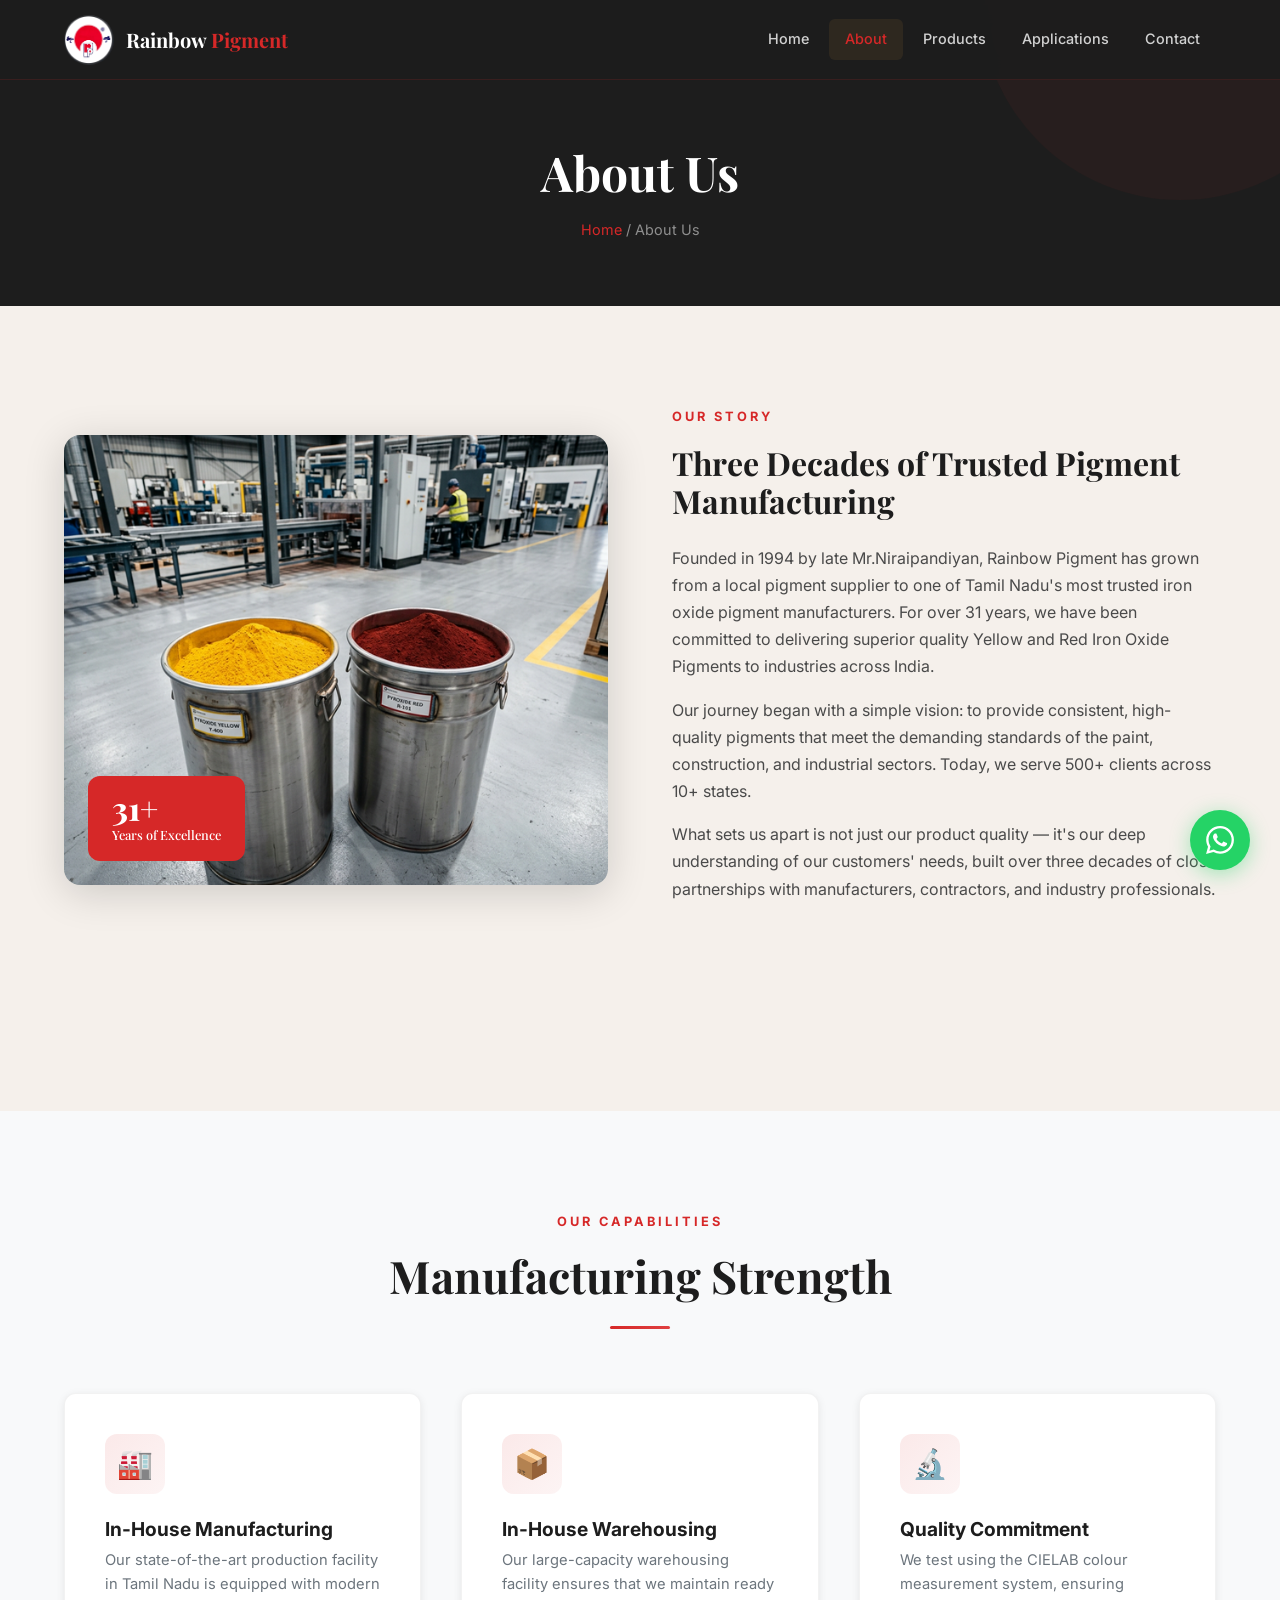
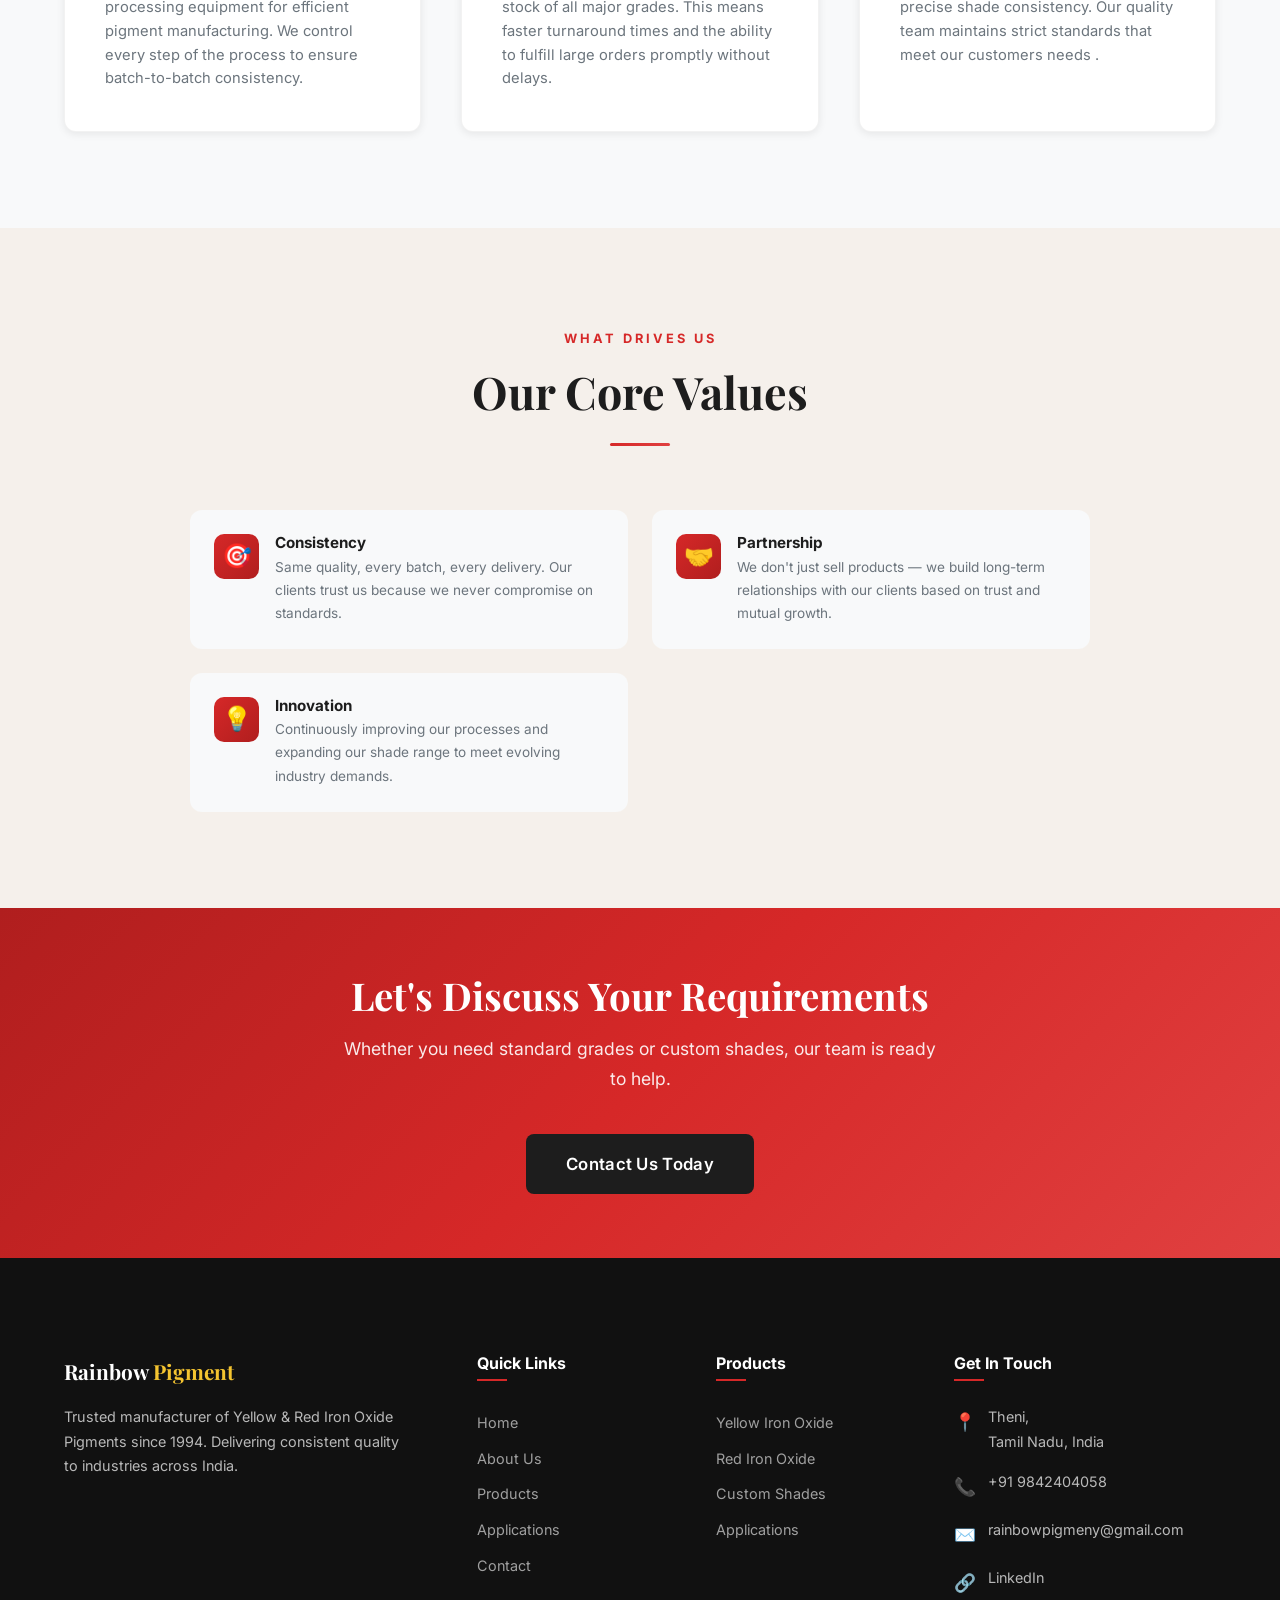
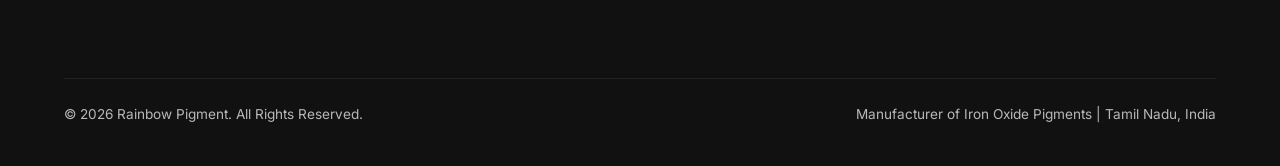
==== about.html @ 1746e06b "Rainbow Pigment website - complete build with updated color palette, contact info, and branding" ====
<!DOCTYPE html>
<html lang="en">

<head>
    <meta charset="UTF-8">
    <meta name="viewport" content="width=device-width, initial-scale=1.0">
    <title>About Us | Rainbow Pigment – 31 Years of Iron Oxide Manufacturing</title>
    <meta name="description"
        content="Learn about Rainbow Pigment's 31-year journey as a trusted iron oxide pigment manufacturer in Tamil Nadu, India. In-house manufacturing, warehousing, and quality commitment.">
    <meta name="keywords"
        content="Iron Oxide Pigment Manufacturer India, About Rainbow Pigment, Pigment Factory Tamil Nadu, Iron Oxide Manufacturer">
    <meta property="og:title" content="About Rainbow Pigment – 31 Years of Excellence">
    <meta property="og:description"
        content="31 years of iron oxide pigment manufacturing expertise. In-house production, warehousing, and CIELAB quality testing.">
    <link rel="icon" type="image/svg+xml"
        href="data:image/svg+xml,<svg xmlns='http://www.w3.org/2000/svg' viewBox='0 0 32 32'><rect width='32' height='32' rx='6' fill='%231a2332'/><text x='50%25' y='55%25' dominant-baseline='middle' text-anchor='middle' font-size='16' font-weight='bold' fill='%23c8963e'>RP</text></svg>">
    <link rel="stylesheet" href="css/styles.css">
</head>

<body>

    <!-- Navigation -->
    <nav class="navbar" id="navbar">
        <div class="nav-container">
            <a href="index.html" class="nav-logo">
                <img src="assets/images/logo.png" alt="Rainbow Pigment Logo" class="logo-img">
                <div class="logo-text">Rainbow <span>Pigment</span></div>
            </a>
            <div class="nav-links" id="navLinks">
                <a href="index.html">Home</a>
                <a href="about.html" class="active">About</a>
                <a href="products.html">Products</a>
                <a href="applications.html">Applications</a>
                <a href="contact.html">Contact</a>

            </div>
            <div class="hamburger" id="hamburger">
                <span></span><span></span><span></span>
            </div>
        </div>
    </nav>
    <div class="nav-overlay" id="navOverlay"></div>

    <!-- Page Header -->
    <section class="page-header">
        <div class="container">
            <h1>About Us</h1>
            <p class="breadcrumb"><a href="index.html">Home</a> / About Us</p>
        </div>
    </section>

    <!-- Company Story -->
    <section class="section">
        <div class="container">
            <div class="about-grid">
                <div class="about-image reveal-left">
                    <img src="assets/images/hero-bg.png" alt="Rainbow Pigment Manufacturing Facility">
                    <div class="experience-badge">
                        <div class="number">31+</div>
                        <div class="label">Years of Excellence</div>
                    </div>
                </div>
                <div class="about-text reveal-right">
                    <span class="overline"
                        style="display:inline-block; font-size:0.8rem; font-weight:700; color:var(--gold); text-transform:uppercase; letter-spacing:3px; margin-bottom:1rem;">Our
                        Story</span>
                    <h2>Three Decades of Trusted Pigment Manufacturing</h2>
                    <p>Founded in 1994 by late Mr.Niraipandiyan, Rainbow Pigment has grown from a local pigment supplier
                        to one of Tamil Nadu's
                        most trusted iron oxide pigment manufacturers. For over 31 years, we have been committed to
                        delivering superior quality Yellow and Red Iron Oxide Pigments to industries across India.</p>
                    <p>Our journey began with a simple vision: to provide consistent, high-quality pigments that meet
                        the demanding standards of the paint, construction, and industrial sectors. Today, we serve 500+
                        clients across 10+ states.</p>
                    <p>What sets us apart is not just our product quality — it's our deep understanding of our
                        customers' needs, built over three decades of close partnerships with manufacturers,
                        contractors, and industry professionals.</p>
                </div>
            </div>
        </div>
    </section>

    <!-- Manufacturing Strength -->
    <section class="section section-cream">
        <div class="container">
            <div class="section-header reveal">
                <span class="overline">Our Capabilities</span>
                <h2>Manufacturing Strength</h2>
                <div class="divider"></div>
            </div>
            <div class="features-grid">
                <div class="feature-card reveal">
                    <div class="feature-icon">🏭</div>
                    <h3>In-House Manufacturing</h3>
                    <p>Our state-of-the-art production facility in Tamil Nadu is equipped with modern processing
                        equipment for efficient pigment manufacturing. We control every step of the process to ensure
                        batch-to-batch consistency.</p>
                </div>
                <div class="feature-card reveal">
                    <div class="feature-icon">📦</div>
                    <h3>In-House Warehousing</h3>
                    <p>Our large-capacity warehousing facility ensures that we maintain ready stock of all major grades.
                        This means faster turnaround times and the ability to fulfill large orders promptly without
                        delays.</p>
                </div>
                <div class="feature-card reveal">
                    <div class="feature-icon">🔬</div>
                    <h3>Quality Commitment</h3>
                    <p>We test using the CIELAB colour measurement system, ensuring precise shade
                        consistency. Our quality team maintains strict standards that meet our customers needs

                        .</p>
                </div>
            </div>
        </div>
    </section>

    <!-- Values -->
    <section class="section">
        <div class="container">
            <div class="section-header reveal">
                <span class="overline">What Drives Us</span>
                <h2>Our Core Values</h2>
                <div class="divider"></div>
            </div>
            <div class="values-grid" style="max-width: 900px; margin: 0 auto;">
                <div class="value-item reveal">
                    <div class="icon">🎯</div>
                    <div>
                        <h4>Consistency</h4>
                        <p>Same quality, every batch, every delivery. Our clients trust us because we never compromise
                            on standards.</p>
                    </div>
                </div>
                <div class="value-item reveal">
                    <div class="icon">🤝</div>
                    <div>
                        <h4>Partnership</h4>
                        <p>We don't just sell products — we build long-term relationships with our clients based on
                            trust and mutual growth.</p>
                    </div>
                </div>
                <div class="value-item reveal">
                    <div class="icon">💡</div>
                    <div>
                        <h4>Innovation</h4>
                        <p>Continuously improving our processes and expanding our shade range to meet evolving industry
                            demands.</p>
                    </div>
                </div>

            </div>
        </div>
    </section>


    <!-- CTA Banner -->
    <section class="cta-banner">
        <div class="container">
            <h2>Let's Discuss Your Requirements</h2>
            <p>Whether you need standard grades or custom shades, our team is ready to help.</p>
            <a href="contact.html" class="btn btn-dark btn-lg">Contact Us Today</a>
        </div>
    </section>

    <!-- Footer -->
    <footer class="footer">
        <div class="container">
            <div class="footer-grid">
                <div class="footer-brand">
                    <div class="logo-text">Rainbow <span>Pigment</span></div>
                    <p>Trusted manufacturer of Yellow & Red Iron Oxide Pigments since 1994. Delivering consistent
                        quality to industries across India.</p>
                </div>
                <div class="footer-links-col">
                    <h4>Quick Links</h4>
                    <div class="footer-links">
                        <a href="index.html">Home</a>
                        <a href="about.html">About Us</a>
                        <a href="products.html">Products</a>
                        <a href="applications.html">Applications</a>
                        <a href="contact.html">Contact</a>
                    </div>
                </div>
                <div class="footer-links-col">
                    <h4>Products</h4>
                    <div class="footer-links">
                        <a href="products.html#yellow">Yellow Iron Oxide</a>
                        <a href="products.html#red">Red Iron Oxide</a>
                        <a href="products.html#custom">Custom Shades</a>
                        <a href="applications.html">Applications</a>
                    </div>
                </div>
                <div class="footer-links-col">
                    <h4>Get In Touch</h4>
                    <div class="footer-contact-item">
                        <span class="icon">📍</span>
                        <div>
                            <p>Theni,<br>Tamil Nadu, India</p>
                        </div>
                    </div>
                    <div class="footer-contact-item">
                        <span class="icon">📞</span>
                        <div>
                            <p><a href="tel:+919843074568">+91 9842404058</a></p>
                        </div>
                    </div>
                    <div class="footer-contact-item">
                        <span class="icon">✉️</span>
                        <div>
                            <p><a href="mailto:rainbowpigmeny@gmail.com">rainbowpigmeny@gmail.com</a></p>
                        </div>
                    </div>
                    <div class="footer-contact-item">
                        <span class="icon">🔗</span>
                        <div>
                            <p><a href="https://www.linkedin.com/company/rainbowpigment/" target="_blank">LinkedIn</a>
                            </p>
                        </div>
                    </div>
                </div>
            </div>
            <div class="footer-bottom">
                <p>&copy; 2026 Rainbow Pigment. All Rights Reserved.</p>
                <p>Manufacturer of Iron Oxide Pigments | Tamil Nadu, India</p>
            </div>
        </div>
    </footer>

    <!-- WhatsApp FAB -->
    <a href="https://wa.me/919843074568?text=Hello%2C%20I%20am%20interested%20in%20your%20iron%20oxide%20pigments."
        target="_blank" class="whatsapp-fab" aria-label="Chat on WhatsApp">
        <svg viewBox="0 0 24 24" xmlns="http://www.w3.org/2000/svg">
            <path
                d="M17.472 14.382c-.297-.149-1.758-.867-2.03-.967-.273-.099-.471-.148-.67.15-.197.297-.767.966-.94 1.164-.173.199-.347.223-.644.075-.297-.15-1.255-.463-2.39-1.475-.883-.788-1.48-1.761-1.653-2.059-.173-.297-.018-.458.13-.606.134-.133.298-.347.446-.52.149-.174.198-.298.298-.497.099-.198.05-.371-.025-.52-.075-.149-.669-1.612-.916-2.207-.242-.579-.487-.5-.669-.51-.173-.008-.371-.01-.57-.01-.198 0-.52.074-.792.372-.272.297-1.04 1.016-1.04 2.479 0 1.462 1.065 2.875 1.213 3.074.149.198 2.096 3.2 5.077 4.487.709.306 1.262.489 1.694.625.712.227 1.36.195 1.871.118.571-.085 1.758-.719 2.006-1.413.248-.694.248-1.289.173-1.413-.074-.124-.272-.198-.57-.347m-5.421 7.403h-.004a9.87 9.87 0 01-5.031-1.378l-.361-.214-3.741.982.998-3.648-.235-.374a9.86 9.86 0 01-1.51-5.26c.001-5.45 4.436-9.884 9.888-9.884 2.64 0 5.122 1.03 6.988 2.898a9.825 9.825 0 012.893 6.994c-.003 5.45-4.437 9.884-9.885 9.884m8.413-18.297A11.815 11.815 0 0012.05 0C5.495 0 .16 5.335.157 11.892c0 2.096.547 4.142 1.588 5.945L.057 24l6.305-1.654a11.882 11.882 0 005.683 1.448h.005c6.554 0 11.89-5.335 11.893-11.893a11.821 11.821 0 00-3.48-8.413z" />
        </svg>
        <span class="tooltip">Chat with us</span>
    </a>

    <script src="js/main.js"></script>
</body>

</html>
---- css/styles.css ----
/* ======================================================
   Rainbow Pigment – Design System & Styles
   ====================================================== */

/* ---------- Google Fonts ---------- */
@import url('https://fonts.googleapis.com/css2?family=Inter:wght@300;400;500;600;700&family=Playfair+Display:wght@400;500;600;700;800&display=swap');

/* ---------- CSS Custom Properties ---------- */
:root {
  /* Core palette */
  --navy: #1D1D1D;
  --navy-light: #2a2a2a;
  --navy-dark: #111111;
  --gold: #D62828;
  --gold-light: #e04040;
  --gold-dark: #b01e1e;
  --cream: #F8F9FA;
  --cream-dark: #eef0f2;
  --white: #FFFFFF;
  --text-dark: #1D1D1D;
  --text-body: #4a4a4a;
  --text-light: #6c757d;
  --red-pigment: #D62828;
  --yellow-pigment: #F4C430;
  --yellow-accent: #F4C430;
  --success: #2e7d32;

  /* Typography */
  --font-heading: 'Playfair Display', Georgia, serif;
  --font-body: 'Inter', -apple-system, BlinkMacSystemFont, sans-serif;

  /* Spacing */
  --space-xs: 0.5rem;
  --space-sm: 1rem;
  --space-md: 1.5rem;
  --space-lg: 2.5rem;
  --space-xl: 4rem;
  --space-2xl: 6rem;

  /* Sizing */
  --max-width: 1200px;
  --nav-height: 80px;

  /* Shadows */
  --shadow-sm: 0 2px 8px rgba(0, 0, 0, 0.08);
  --shadow-md: 0 4px 20px rgba(0, 0, 0, 0.12);
  --shadow-lg: 0 8px 40px rgba(0, 0, 0, 0.16);
  --shadow-gold: 0 4px 20px rgba(214, 40, 40, 0.25);

  /* Transitions */
  --transition: 0.3s cubic-bezier(0.4, 0, 0.2, 1);
  --transition-slow: 0.6s cubic-bezier(0.4, 0, 0.2, 1);
}

/* ---------- Reset & Base ---------- */
*,
*::before,
*::after {
  margin: 0;
  padding: 0;
  box-sizing: border-box;
}

html {
  scroll-behavior: smooth;
  font-size: 16px;
}

body {
  font-family: var(--font-body);
  color: var(--text-body);
  background: #F5F0EB;
  line-height: 1.7;
  overflow-x: hidden;
  -webkit-font-smoothing: antialiased;
}

img {
  max-width: 100%;
  height: auto;
  display: block;
}

a {
  text-decoration: none;
  color: inherit;
  transition: color var(--transition);
}

ul,
ol {
  list-style: none;
}

h1,
h2,
h3,
h4,
h5,
h6 {
  font-family: var(--font-heading);
  color: var(--navy);
  line-height: 1.2;
  font-weight: 700;
}

.container {
  width: 100%;
  max-width: var(--max-width);
  margin: 0 auto;
  padding: 0 var(--space-md);
}

/* ---------- NAVIGATION ---------- */
.navbar {
  position: fixed;
  top: 0;
  left: 0;
  right: 0;
  height: var(--nav-height);
  display: flex;
  align-items: center;
  justify-content: center;
  z-index: 1000;
  background: rgba(29, 29, 29, 0.95);
  backdrop-filter: blur(12px);
  border-bottom: 1px solid rgba(214, 40, 40, 0.15);
  transition: background var(--transition), box-shadow var(--transition);
}

.navbar.scrolled {
  background: rgba(29, 29, 29, 0.98);
  box-shadow: 0 4px 30px rgba(0, 0, 0, 0.3);
}

.nav-container {
  width: 100%;
  max-width: var(--max-width);
  display: flex;
  align-items: center;
  justify-content: space-between;
  padding: 0 var(--space-md);
}

.nav-logo {
  display: flex;
  align-items: center;
  gap: 0.75rem;
}

.nav-logo .logo-icon {
  width: 44px;
  height: 44px;
  background: linear-gradient(135deg, var(--gold), var(--gold-dark));
  border-radius: 8px;
  display: flex;
  align-items: center;
  justify-content: center;
  font-family: var(--font-heading);
  font-weight: 800;
  font-size: 1.2rem;
  color: var(--white);
}

.nav-logo .logo-img {
  width: 50px;
  height: 50px;
  border-radius: 50%;
  object-fit: cover;
}

.nav-logo .logo-text {
  font-family: var(--font-heading);
  font-size: 1.25rem;
  font-weight: 700;
  color: var(--white);
}

.nav-logo .logo-text span {
  color: var(--gold);
}

.nav-links {
  display: flex;
  align-items: center;
  gap: 0.25rem;
}

.nav-links a {
  color: rgba(255, 255, 255, 0.8);
  font-size: 0.9rem;
  font-weight: 500;
  padding: 0.5rem 1rem;
  border-radius: 6px;
  transition: all var(--transition);
  position: relative;
}

.nav-links a:hover,
.nav-links a.active {
  color: var(--gold);
  background: rgba(200, 150, 62, 0.1);
}

.nav-cta {
  background: linear-gradient(135deg, var(--gold), var(--gold-dark)) !important;
  color: var(--white) !important;
  padding: 0.6rem 1.4rem !important;
  border-radius: 8px !important;
  font-weight: 600 !important;
  margin-left: 0.5rem;
  box-shadow: var(--shadow-gold);
}

.nav-cta:hover {
  transform: translateY(-2px);
  box-shadow: 0 6px 25px rgba(214, 40, 40, 0.4) !important;
  background: linear-gradient(135deg, var(--gold-light), var(--gold)) !important;
}

/* Hamburger */
.hamburger {
  display: none;
  flex-direction: column;
  gap: 5px;
  cursor: pointer;
  padding: 5px;
  z-index: 1001;
}

.hamburger span {
  width: 26px;
  height: 2.5px;
  background: var(--white);
  border-radius: 4px;
  transition: all var(--transition);
}

.hamburger.active span:nth-child(1) {
  transform: rotate(45deg) translate(5px, 5px);
}

.hamburger.active span:nth-child(2) {
  opacity: 0;
}

.hamburger.active span:nth-child(3) {
  transform: rotate(-45deg) translate(6px, -6px);
}

/* ---------- HERO SECTION ---------- */
.hero {
  position: relative;
  min-height: 100vh;
  display: flex;
  align-items: center;
  justify-content: center;
  overflow: hidden;
  background: var(--navy-dark);
}

.hero-bg {
  position: absolute;
  inset: 0;
  background-size: cover;
  background-position: center;
  background-repeat: no-repeat;
  opacity: 0.4;
  transition: transform 0.5s ease;
}

.hero::after {
  content: '';
  position: absolute;
  inset: 0;
  background: linear-gradient(135deg,
      rgba(26, 35, 50, 0.92) 0%,
      rgba(26, 35, 50, 0.7) 50%,
      rgba(26, 35, 50, 0.85) 100%);
}

.hero-content {
  position: relative;
  z-index: 2;
  text-align: center;
  max-width: 900px;
  padding: var(--space-2xl) var(--space-md);
}

.hero-badge {
  display: inline-flex;
  align-items: center;
  gap: 0.5rem;
  background: rgba(244, 196, 48, 0.15);
  border: 1px solid rgba(244, 196, 48, 0.3);
  color: var(--yellow-accent);
  font-size: 0.85rem;
  font-weight: 600;
  padding: 0.5rem 1.25rem;
  border-radius: 50px;
  margin-bottom: var(--space-lg);
  letter-spacing: 0.5px;
  text-transform: uppercase;
}

.hero h1 {
  font-size: clamp(2.2rem, 5vw, 3.8rem);
  color: var(--white);
  margin-bottom: var(--space-md);
  font-weight: 800;
  line-height: 1.15;
}

.hero h1 .highlight {
  color: var(--yellow-accent);
  position: relative;
}

.hero .subtitle {
  font-size: clamp(1rem, 2vw, 1.3rem);
  color: rgba(255, 255, 255, 0.75);
  margin-bottom: var(--space-xl);
  font-weight: 400;
  max-width: 700px;
  margin-left: auto;
  margin-right: auto;
  line-height: 1.6;
}

.hero-buttons {
  display: flex;
  gap: var(--space-sm);
  justify-content: center;
  flex-wrap: wrap;
}

.hero-stats {
  display: flex;
  gap: var(--space-xl);
  justify-content: center;
  margin-top: var(--space-2xl);
  flex-wrap: wrap;
}

.hero-stat {
  text-align: center;
}

.hero-stat .stat-number {
  font-family: var(--font-heading);
  font-size: 2.5rem;
  font-weight: 800;
  color: var(--yellow-accent);
  display: block;
}

.hero-stat .stat-label {
  font-size: 0.85rem;
  color: rgba(255, 255, 255, 0.6);
  text-transform: uppercase;
  letter-spacing: 1px;
  margin-top: 0.25rem;
}

/* ---------- BUTTONS ---------- */
.btn {
  display: inline-flex;
  align-items: center;
  gap: 0.5rem;
  padding: 0.9rem 2rem;
  border-radius: 8px;
  font-family: var(--font-body);
  font-weight: 600;
  font-size: 0.95rem;
  border: none;
  cursor: pointer;
  transition: all var(--transition);
  text-align: center;
  letter-spacing: 0.3px;
}

.btn-primary {
  background: linear-gradient(135deg, var(--gold), var(--gold-dark));
  color: var(--white);
  box-shadow: var(--shadow-gold);
}

.btn-primary:hover {
  transform: translateY(-3px);
  box-shadow: 0 8px 30px rgba(214, 40, 40, 0.4);
}

.btn-secondary {
  background: transparent;
  color: var(--white);
  border: 2px solid rgba(255, 255, 255, 0.3);
}

.btn-secondary:hover {
  border-color: var(--gold);
  color: var(--gold);
  background: rgba(200, 150, 62, 0.1);
  transform: translateY(-3px);
}

.btn-dark {
  background: var(--navy);
  color: var(--white);
}

.btn-dark:hover {
  background: var(--navy-light);
  transform: translateY(-3px);
  box-shadow: var(--shadow-md);
}

.btn-outline {
  background: transparent;
  color: var(--gold);
  border: 2px solid var(--gold);
}

.btn-outline:hover {
  background: var(--gold);
  color: var(--white);
  transform: translateY(-3px);
}

.btn-lg {
  padding: 1rem 2.5rem;
  font-size: 1.05rem;
}

/* ---------- SECTIONS ---------- */
.section {
  padding: var(--space-2xl) 0;
}

.section-cream {
  background: var(--cream);
}

.section-navy {
  background: var(--navy);
}

.section-navy h2,
.section-navy h3,
.section-navy p {
  color: var(--white);
}

.section-header {
  text-align: center;
  margin-bottom: var(--space-xl);
}

.section-header .overline {
  display: inline-block;
  font-size: 0.8rem;
  font-weight: 700;
  color: var(--gold);
  text-transform: uppercase;
  letter-spacing: 3px;
  margin-bottom: var(--space-sm);
}

.section-header h2 {
  font-size: clamp(1.8rem, 4vw, 2.8rem);
  margin-bottom: var(--space-sm);
}

.section-header p {
  font-size: 1.1rem;
  color: var(--text-light);
  max-width: 650px;
  margin: 0 auto;
}

.section-header .divider {
  width: 60px;
  height: 3px;
  background: linear-gradient(90deg, var(--gold), var(--gold-light));
  margin: var(--space-md) auto;
  border-radius: 2px;
}

/* ---------- FEATURE / WHY CHOOSE US CARDS ---------- */
.features-grid {
  display: grid;
  grid-template-columns: repeat(3, 1fr);
  gap: var(--space-lg);
}

.feature-card {
  background: var(--white);
  padding: var(--space-lg);
  border-radius: 12px;
  box-shadow: var(--shadow-sm);
  transition: all var(--transition);
  border: 1px solid rgba(0, 0, 0, 0.05);
  position: relative;
  overflow: hidden;
}

.feature-card::before {
  content: '';
  position: absolute;
  top: 0;
  left: 0;
  right: 0;
  height: 3px;
  background: linear-gradient(90deg, var(--gold), var(--gold-light));
  transform: scaleX(0);
  transition: transform var(--transition);
}

.feature-card:hover {
  transform: translateY(-8px);
  box-shadow: var(--shadow-lg);
}

.feature-card:hover::before {
  transform: scaleX(1);
}

.feature-icon {
  width: 60px;
  height: 60px;
  background: linear-gradient(135deg, rgba(214, 40, 40, 0.1), rgba(214, 40, 40, 0.05));
  border-radius: 12px;
  display: flex;
  align-items: center;
  justify-content: center;
  margin-bottom: var(--space-md);
  font-size: 1.8rem;
}

.feature-card h3 {
  font-size: 1.2rem;
  margin-bottom: var(--space-xs);
  font-family: var(--font-body);
  font-weight: 700;
}

.feature-card p {
  font-size: 0.92rem;
  line-height: 1.6;
  color: var(--text-light);
}

/* ---------- APPLICATIONS GRID ---------- */
.applications-grid {
  display: grid;
  grid-template-columns: repeat(3, 1fr);
  gap: var(--space-lg);
}

.app-card {
  background: var(--white);
  border-radius: 16px;
  overflow: hidden;
  box-shadow: var(--shadow-sm);
  transition: all var(--transition);
  border: 1px solid rgba(0, 0, 0, 0.05);
}

.app-card:hover {
  transform: translateY(-8px);
  box-shadow: var(--shadow-lg);
}

.app-card-icon {
  height: 180px;
  background: linear-gradient(135deg, var(--navy), var(--navy-light));
  display: flex;
  align-items: center;
  justify-content: center;
  font-size: 4rem;
  position: relative;
  overflow: hidden;
}

.app-card-icon::after {
  content: '';
  position: absolute;
  width: 150px;
  height: 150px;
  background: rgba(200, 150, 62, 0.08);
  border-radius: 50%;
  bottom: -40px;
  right: -40px;
}

.app-card-body {
  padding: var(--space-lg);
}

.app-card-body h3 {
  font-size: 1.15rem;
  font-family: var(--font-body);
  font-weight: 700;
  margin-bottom: var(--space-xs);
}

.app-card-body p {
  font-size: 0.9rem;
  color: var(--text-light);
  line-height: 1.6;
}

/* ---------- PRODUCTS ---------- */
.product-section {
  display: grid;
  grid-template-columns: 1fr 1fr;
  gap: var(--space-xl);
  align-items: center;
  margin-bottom: var(--space-2xl);
}

.product-section.reverse {
  direction: rtl;
}

.product-section.reverse>* {
  direction: ltr;
}

.product-image {
  border-radius: 16px;
  overflow: hidden;
  box-shadow: var(--shadow-lg);
  position: relative;
}

.product-image img {
  width: 100%;
  height: 400px;
  object-fit: cover;
  transition: transform var(--transition-slow);
}

.product-image:hover img {
  transform: scale(1.05);
}

.product-tag {
  position: absolute;
  top: var(--space-md);
  left: var(--space-md);
  background: var(--gold);
  color: var(--white);
  padding: 0.4rem 1rem;
  border-radius: 50px;
  font-size: 0.8rem;
  font-weight: 700;
  text-transform: uppercase;
  letter-spacing: 1px;
  z-index: 2;
}

.product-info h3 {
  font-size: 1.8rem;
  margin-bottom: var(--space-sm);
}

.product-info p {
  margin-bottom: var(--space-md);
  font-size: 0.95rem;
}

.product-properties {
  display: grid;
  grid-template-columns: 1fr 1fr;
  gap: var(--space-sm);
  margin-bottom: var(--space-md);
}

.property-item {
  display: flex;
  align-items: center;
  gap: 0.5rem;
  font-size: 0.9rem;
  font-weight: 500;
  color: var(--text-dark);
}

.property-item .check {
  color: var(--gold);
  font-weight: 700;
  font-size: 1.1rem;
}

/* ---------- TESTIMONIALS ---------- */
.testimonials-slider {
  position: relative;
  max-width: 800px;
  margin: 0 auto;
  overflow: hidden;
}

.testimonial-track {
  display: flex;
  transition: transform var(--transition-slow);
}

.testimonial-card {
  min-width: 100%;
  padding: var(--space-xl);
  text-align: center;
}

.testimonial-card .quote {
  font-family: var(--font-heading);
  font-size: 1.4rem;
  font-style: italic;
  color: var(--text-dark);
  margin-bottom: var(--space-lg);
  line-height: 1.5;
  position: relative;
}

.testimonial-card .quote::before {
  content: '"';
  font-size: 5rem;
  color: var(--gold);
  opacity: 0.3;
  position: absolute;
  top: -30px;
  left: 50%;
  transform: translateX(-50%);
  font-family: var(--font-heading);
  line-height: 1;
}

.testimonial-author {
  font-weight: 600;
  color: var(--navy);
  font-size: 1rem;
}

.testimonial-role {
  color: var(--text-light);
  font-size: 0.85rem;
  margin-top: 0.25rem;
}

.testimonial-dots {
  display: flex;
  justify-content: center;
  gap: 0.5rem;
  margin-top: var(--space-md);
}

.testimonial-dots .dot {
  width: 10px;
  height: 10px;
  border-radius: 50%;
  background: rgba(200, 150, 62, 0.3);
  cursor: pointer;
  transition: all var(--transition);
  border: none;
}

.testimonial-dots .dot.active {
  background: var(--gold);
  transform: scale(1.2);
}

.testimonial-stars {
  color: var(--gold);
  font-size: 1.2rem;
  margin-bottom: var(--space-sm);
  letter-spacing: 3px;
}

/* ---------- EXPORT SECTION ---------- */
.export-features {
  display: grid;
  grid-template-columns: repeat(3, 1fr);
  gap: var(--space-lg);
}

.export-card {
  text-align: center;
  padding: var(--space-lg);
  background: rgba(255, 255, 255, 0.05);
  border: 1px solid rgba(214, 40, 40, 0.15);
  border-radius: 12px;
  transition: all var(--transition);
}

.export-card:hover {
  background: rgba(214, 40, 40, 0.08);
  border-color: rgba(214, 40, 40, 0.3);
  transform: translateY(-5px);
}

.export-card .export-icon {
  font-size: 2.5rem;
  margin-bottom: var(--space-sm);
}

.export-card h3 {
  color: var(--gold);
  font-family: var(--font-body);
  font-weight: 700;
  font-size: 1.1rem;
  margin-bottom: var(--space-xs);
}

.export-card p {
  color: rgba(255, 255, 255, 0.7);
  font-size: 0.9rem;
}

/* ---------- CTA BANNER ---------- */
.cta-banner {
  background: linear-gradient(135deg, var(--gold-dark), var(--gold), var(--gold-light));
  padding: var(--space-xl) 0;
  text-align: center;
}

.cta-banner h2 {
  color: var(--white);
  font-size: clamp(1.6rem, 3vw, 2.4rem);
  margin-bottom: var(--space-sm);
}

.cta-banner p {
  color: rgba(255, 255, 255, 0.9);
  font-size: 1.1rem;
  margin-bottom: var(--space-lg);
  max-width: 600px;
  margin-left: auto;
  margin-right: auto;
}

/* ---------- FORMS ---------- */
.form-container {
  max-width: 700px;
  margin: 0 auto;
}

.form-grid {
  display: grid;
  grid-template-columns: 1fr 1fr;
  gap: var(--space-sm);
}

.form-group {
  margin-bottom: var(--space-sm);
}

.form-group.full-width {
  grid-column: 1 / -1;
}

.form-group label {
  display: block;
  font-size: 0.85rem;
  font-weight: 600;
  color: var(--text-dark);
  margin-bottom: 0.35rem;
}

.form-group input,
.form-group select,
.form-group textarea {
  width: 100%;
  padding: 0.8rem 1rem;
  border: 2px solid rgba(0, 0, 0, 0.08);
  border-radius: 8px;
  font-family: var(--font-body);
  font-size: 0.95rem;
  color: var(--text-dark);
  background: var(--white);
  transition: all var(--transition);
}

.form-group input:focus,
.form-group select:focus,
.form-group textarea:focus {
  outline: none;
  border-color: var(--gold);
  box-shadow: 0 0 0 3px rgba(214, 40, 40, 0.15);
}

.form-group textarea {
  resize: vertical;
  min-height: 120px;
}

.form-success {
  display: none;
  text-align: center;
  padding: var(--space-xl);
}

.form-success.show {
  display: block;
}

.form-success .checkmark {
  font-size: 3rem;
  margin-bottom: var(--space-sm);
}

.form-success h3 {
  color: var(--success);
  font-size: 1.4rem;
  margin-bottom: var(--space-xs);
}

/* ---------- CONTACT INFO ---------- */
.contact-grid {
  display: grid;
  grid-template-columns: 1fr 1fr;
  gap: var(--space-xl);
  align-items: start;
}

.contact-info-card {
  display: flex;
  align-items: flex-start;
  gap: var(--space-sm);
  padding: var(--space-md);
  background: var(--cream);
  border-radius: 12px;
  margin-bottom: var(--space-sm);
  transition: all var(--transition);
}

.contact-info-card:hover {
  box-shadow: var(--shadow-md);
  transform: translateX(5px);
}

.contact-info-card .icon {
  width: 50px;
  height: 50px;
  background: linear-gradient(135deg, var(--gold), var(--gold-dark));
  border-radius: 10px;
  display: flex;
  align-items: center;
  justify-content: center;
  font-size: 1.3rem;
  flex-shrink: 0;
  color: var(--white);
}

.contact-info-card h4 {
  font-family: var(--font-body);
  font-weight: 700;
  font-size: 0.95rem;
  margin-bottom: 0.2rem;
}

.contact-info-card p {
  font-size: 0.9rem;
  color: var(--text-light);
}

.contact-info-card a {
  color: var(--gold);
  font-weight: 600;
}

.contact-info-card a:hover {
  color: var(--gold-dark);
}

/* Map container */
.map-container {
  border-radius: 12px;
  overflow: hidden;
  box-shadow: var(--shadow-md);
  margin-top: var(--space-lg);
}

.map-container iframe {
  width: 100%;
  height: 350px;
  border: none;
}

/* ---------- FOOTER ---------- */
.footer {
  background: var(--navy-dark);
  color: rgba(255, 255, 255, 0.7);
  padding: var(--space-2xl) 0 var(--space-lg);
}

.footer-grid {
  display: grid;
  grid-template-columns: 2fr 1fr 1fr 1.5fr;
  gap: var(--space-xl);
  margin-bottom: var(--space-xl);
}

.footer-brand .logo-text {
  font-family: var(--font-heading);
  font-size: 1.3rem;
  font-weight: 700;
  color: var(--white);
  margin-bottom: var(--space-sm);
}

.footer-brand .logo-text span {
  color: var(--yellow-accent);
}

.footer-brand p {
  font-size: 0.9rem;
  line-height: 1.7;
  margin-bottom: var(--space-md);
}

.footer h4 {
  font-family: var(--font-body);
  font-weight: 700;
  font-size: 1rem;
  color: var(--white);
  margin-bottom: var(--space-md);
  position: relative;
  padding-bottom: var(--space-xs);
}

.footer h4::after {
  content: '';
  position: absolute;
  bottom: 0;
  left: 0;
  width: 30px;
  height: 2px;
  background: var(--gold);
}

.footer-links a {
  display: block;
  padding: 0.35rem 0;
  font-size: 0.9rem;
  color: rgba(255, 255, 255, 0.6);
  transition: all var(--transition);
}

.footer-links a:hover {
  color: var(--gold);
  padding-left: 8px;
}

.footer-contact-item {
  display: flex;
  align-items: flex-start;
  gap: 0.75rem;
  margin-bottom: var(--space-sm);
  font-size: 0.9rem;
}

.footer-contact-item .icon {
  color: var(--gold);
  font-size: 1.1rem;
  margin-top: 2px;
  flex-shrink: 0;
}

.footer-bottom {
  border-top: 1px solid rgba(255, 255, 255, 0.08);
  padding-top: var(--space-md);
  display: flex;
  justify-content: space-between;
  align-items: center;
  font-size: 0.85rem;
}

.footer-bottom a {
  color: var(--gold);
}

/* ---------- WHATSAPP FAB ---------- */
.whatsapp-fab {
  position: fixed;
  bottom: 30px;
  right: 30px;
  width: 60px;
  height: 60px;
  background: #25D366;
  border-radius: 50%;
  display: flex;
  align-items: center;
  justify-content: center;
  box-shadow: 0 4px 20px rgba(37, 211, 102, 0.4);
  z-index: 999;
  transition: all var(--transition);
  cursor: pointer;
}

.whatsapp-fab:hover {
  transform: scale(1.1);
  box-shadow: 0 6px 30px rgba(37, 211, 102, 0.5);
}

.whatsapp-fab svg {
  width: 28px;
  height: 28px;
  fill: white;
}

.whatsapp-fab .tooltip {
  position: absolute;
  right: 72px;
  background: var(--white);
  color: var(--text-dark);
  padding: 0.5rem 1rem;
  border-radius: 8px;
  font-size: 0.85rem;
  font-weight: 600;
  box-shadow: var(--shadow-md);
  white-space: nowrap;
  opacity: 0;
  pointer-events: none;
  transition: opacity var(--transition);
}

.whatsapp-fab:hover .tooltip {
  opacity: 1;
}

/* ---------- PAGE HEADER ---------- */
.page-header {
  background: var(--navy);
  padding: calc(var(--nav-height) + var(--space-xl)) 0 var(--space-xl);
  text-align: center;
  position: relative;
  overflow: hidden;
}

.page-header::before {
  content: '';
  position: absolute;
  width: 400px;
  height: 400px;
  background: rgba(214, 40, 40, 0.05);
  border-radius: 50%;
  top: -200px;
  right: -100px;
}

.page-header h1 {
  font-size: clamp(2rem, 4vw, 3rem);
  color: var(--white);
  margin-bottom: var(--space-sm);
}

.page-header .breadcrumb {
  color: rgba(255, 255, 255, 0.5);
  font-size: 0.9rem;
}

.page-header .breadcrumb a {
  color: var(--gold);
}

.page-header .breadcrumb a:hover {
  text-decoration: underline;
}

/* ---------- TIMELINE / ABOUT ---------- */
.about-grid {
  display: grid;
  grid-template-columns: 1fr 1fr;
  gap: var(--space-xl);
  align-items: center;
  margin-bottom: var(--space-2xl);
}

.about-image {
  border-radius: 16px;
  overflow: hidden;
  box-shadow: var(--shadow-lg);
  position: relative;
}

.about-image img {
  width: 100%;
  height: 450px;
  object-fit: cover;
}

.about-image .experience-badge {
  position: absolute;
  bottom: var(--space-md);
  left: var(--space-md);
  background: var(--gold);
  color: var(--white);
  padding: var(--space-sm) var(--space-md);
  border-radius: 12px;
  font-family: var(--font-heading);
}

.about-image .experience-badge .number {
  font-size: 2rem;
  font-weight: 800;
  line-height: 1;
}

.about-image .experience-badge .label {
  font-size: 0.8rem;
  font-weight: 500;
}

.about-text h2 {
  font-size: 2rem;
  margin-bottom: var(--space-md);
}

.about-text p {
  margin-bottom: var(--space-sm);
  font-size: 1rem;
}

.values-grid {
  display: grid;
  grid-template-columns: repeat(2, 1fr);
  gap: var(--space-md);
  margin-top: var(--space-lg);
}

.value-item {
  display: flex;
  align-items: flex-start;
  gap: var(--space-sm);
  padding: var(--space-md);
  background: var(--cream);
  border-radius: 12px;
  transition: all var(--transition);
}

.value-item:hover {
  transform: translateY(-4px);
  box-shadow: var(--shadow-md);
}

.value-item .icon {
  font-size: 1.5rem;
  flex-shrink: 0;
  width: 45px;
  height: 45px;
  display: flex;
  align-items: center;
  justify-content: center;
  background: linear-gradient(135deg, var(--gold), var(--gold-dark));
  border-radius: 10px;
}

.value-item h4 {
  font-family: var(--font-body);
  font-weight: 700;
  font-size: 0.95rem;
  margin-bottom: 0.2rem;
}

.value-item p {
  font-size: 0.85rem;
  color: var(--text-light);
  margin-bottom: 0;
}

/* ---------- SPEC TABLE ---------- */
.spec-table {
  width: 100%;
  border-collapse: separate;
  border-spacing: 0;
  border-radius: 12px;
  overflow: hidden;
  box-shadow: var(--shadow-sm);
  margin: var(--space-md) 0;
}

.spec-table th {
  background: var(--navy);
  color: var(--white);
  padding: 1rem 1.25rem;
  font-family: var(--font-body);
  font-weight: 600;
  font-size: 0.9rem;
  text-align: left;
}

.spec-table td {
  padding: 0.9rem 1.25rem;
  border-bottom: 1px solid rgba(0, 0, 0, 0.06);
  font-size: 0.9rem;
}

.spec-table tr:nth-child(even) {
  background: var(--cream);
}

.spec-table tr:hover {
  background: rgba(214, 40, 40, 0.06);
}

/* ---------- SCROLL ANIMATIONS ---------- */
.reveal {
  opacity: 0;
  transform: translateY(40px);
  transition: all 0.8s cubic-bezier(0.4, 0, 0.2, 1);
}

.reveal.active {
  opacity: 1;
  transform: translateY(0);
}

.reveal-left {
  opacity: 0;
  transform: translateX(-40px);
  transition: all 0.8s cubic-bezier(0.4, 0, 0.2, 1);
}

.reveal-right {
  opacity: 0;
  transform: translateX(40px);
  transition: all 0.8s cubic-bezier(0.4, 0, 0.2, 1);
}

.reveal-left.active,
.reveal-right.active {
  opacity: 1;
  transform: translateX(0);
}

/* ---------- INFO/PACKAGING BOXES ---------- */
.info-box {
  background: var(--cream);
  border-radius: 12px;
  padding: var(--space-lg);
  border-left: 4px solid var(--gold);
  margin: var(--space-md) 0;
}

.info-box h4 {
  font-family: var(--font-body);
  font-weight: 700;
  margin-bottom: var(--space-xs);
}

.info-box ul {
  list-style: disc;
  padding-left: 1.5rem;
}

.info-box ul li {
  font-size: 0.92rem;
  color: var(--text-body);
  margin-bottom: 0.3rem;
}

/* ---------- RESPONSIVE ---------- */
@media (max-width: 1024px) {

  .features-grid,
  .applications-grid,
  .export-features {
    grid-template-columns: repeat(2, 1fr);
  }

  .footer-grid {
    grid-template-columns: 1fr 1fr;
    gap: var(--space-lg);
  }

  .product-section {
    grid-template-columns: 1fr;
    gap: var(--space-lg);
  }

  .product-section.reverse {
    direction: ltr;
  }

  .about-grid {
    grid-template-columns: 1fr;
  }
}

@media (max-width: 768px) {
  :root {
    --nav-height: 70px;
  }

  .hamburger {
    display: flex;
  }

  .nav-links {
    position: fixed;
    top: 0;
    right: -100%;
    width: 280px;
    height: 100vh;
    background: var(--navy-dark);
    flex-direction: column;
    padding: calc(var(--nav-height) + var(--space-lg)) var(--space-lg) var(--space-lg);
    transition: right var(--transition);
    box-shadow: -4px 0 30px rgba(0, 0, 0, 0.3);
    gap: 0.25rem;
  }

  .nav-links.open {
    right: 0;
  }

  .nav-links a {
    width: 100%;
    padding: 0.8rem 1rem;
    font-size: 1rem;
  }

  .nav-cta {
    margin-left: 0 !important;
    margin-top: var(--space-sm);
    text-align: center;
    justify-content: center;
  }

  .features-grid,
  .applications-grid,
  .export-features {
    grid-template-columns: 1fr;
  }

  .form-grid {
    grid-template-columns: 1fr;
  }

  .contact-grid {
    grid-template-columns: 1fr;
  }

  .footer-grid {
    grid-template-columns: 1fr;
    gap: var(--space-lg);
  }

  .footer-bottom {
    flex-direction: column;
    text-align: center;
    gap: var(--space-xs);
  }

  .hero-stats {
    gap: var(--space-lg);
  }

  .hero-stat .stat-number {
    font-size: 2rem;
  }

  .product-properties {
    grid-template-columns: 1fr;
  }

  .values-grid {
    grid-template-columns: 1fr;
  }

  .section {
    padding: var(--space-xl) 0;
  }

  .whatsapp-fab {
    bottom: 20px;
    right: 20px;
    width: 55px;
    height: 55px;
  }
}

@media (max-width: 480px) {
  .hero-buttons {
    flex-direction: column;
    align-items: center;
  }

  .hero-buttons .btn {
    width: 100%;
    justify-content: center;
  }

  .hero-stats {
    flex-direction: column;
    gap: var(--space-md);
  }
}

/* ---------- OVERLAY for mobile nav ---------- */
.nav-overlay {
  position: fixed;
  inset: 0;
  background: rgba(0, 0, 0, 0.5);
  z-index: 998;
  opacity: 0;
  pointer-events: none;
  transition: opacity var(--transition);
}

.nav-overlay.active {
  opacity: 1;
  pointer-events: all;
}

/* ---------- COUNTER ANIMATION ---------- */
.counter {
  display: inline-block;
}

/* ---------- ABOUT VISION SECTION ---------- */
.vision-section {
  background: linear-gradient(135deg, var(--navy), var(--navy-light));
  border-radius: 16px;
  padding: var(--space-xl);
  color: var(--white);
  text-align: center;
  margin: var(--space-xl) 0;
}

.vision-section h2 {
  color: var(--white);
  margin-bottom: var(--space-md);
}

.vision-section p {
  color: rgba(255, 255, 255, 0.8);
  max-width: 700px;
  margin: 0 auto var(--space-md);
  font-size: 1.1rem;
  line-height: 1.7;
}

/* ---------- PACKAGING GRID ---------- */
.packaging-grid {
  display: grid;
  grid-template-columns: repeat(4, 1fr);
  gap: var(--space-md);
  margin-top: var(--space-md);
}

.pack-item {
  text-align: center;
  padding: var(--space-md);
  background: var(--cream);
  border-radius: 12px;
  transition: all var(--transition);
}

.pack-item:hover {
  transform: translateY(-5px);
  box-shadow: var(--shadow-md);
}

.pack-item .icon {
  font-size: 2rem;
  margin-bottom: var(--space-xs);
}

.pack-item h4 {
  font-family: var(--font-body);
  font-size: 0.9rem;
  font-weight: 700;
}

.pack-item p {
  font-size: 0.8rem;
  color: var(--text-light);
}

@media (max-width: 768px) {
  .packaging-grid {
    grid-template-columns: repeat(2, 1fr);
  }
}

/* ---------- Export Inquiry Specific ---------- */
.export-inquiry-section {
  background: var(--cream);
  border-radius: 16px;
  padding: var(--space-xl);
}
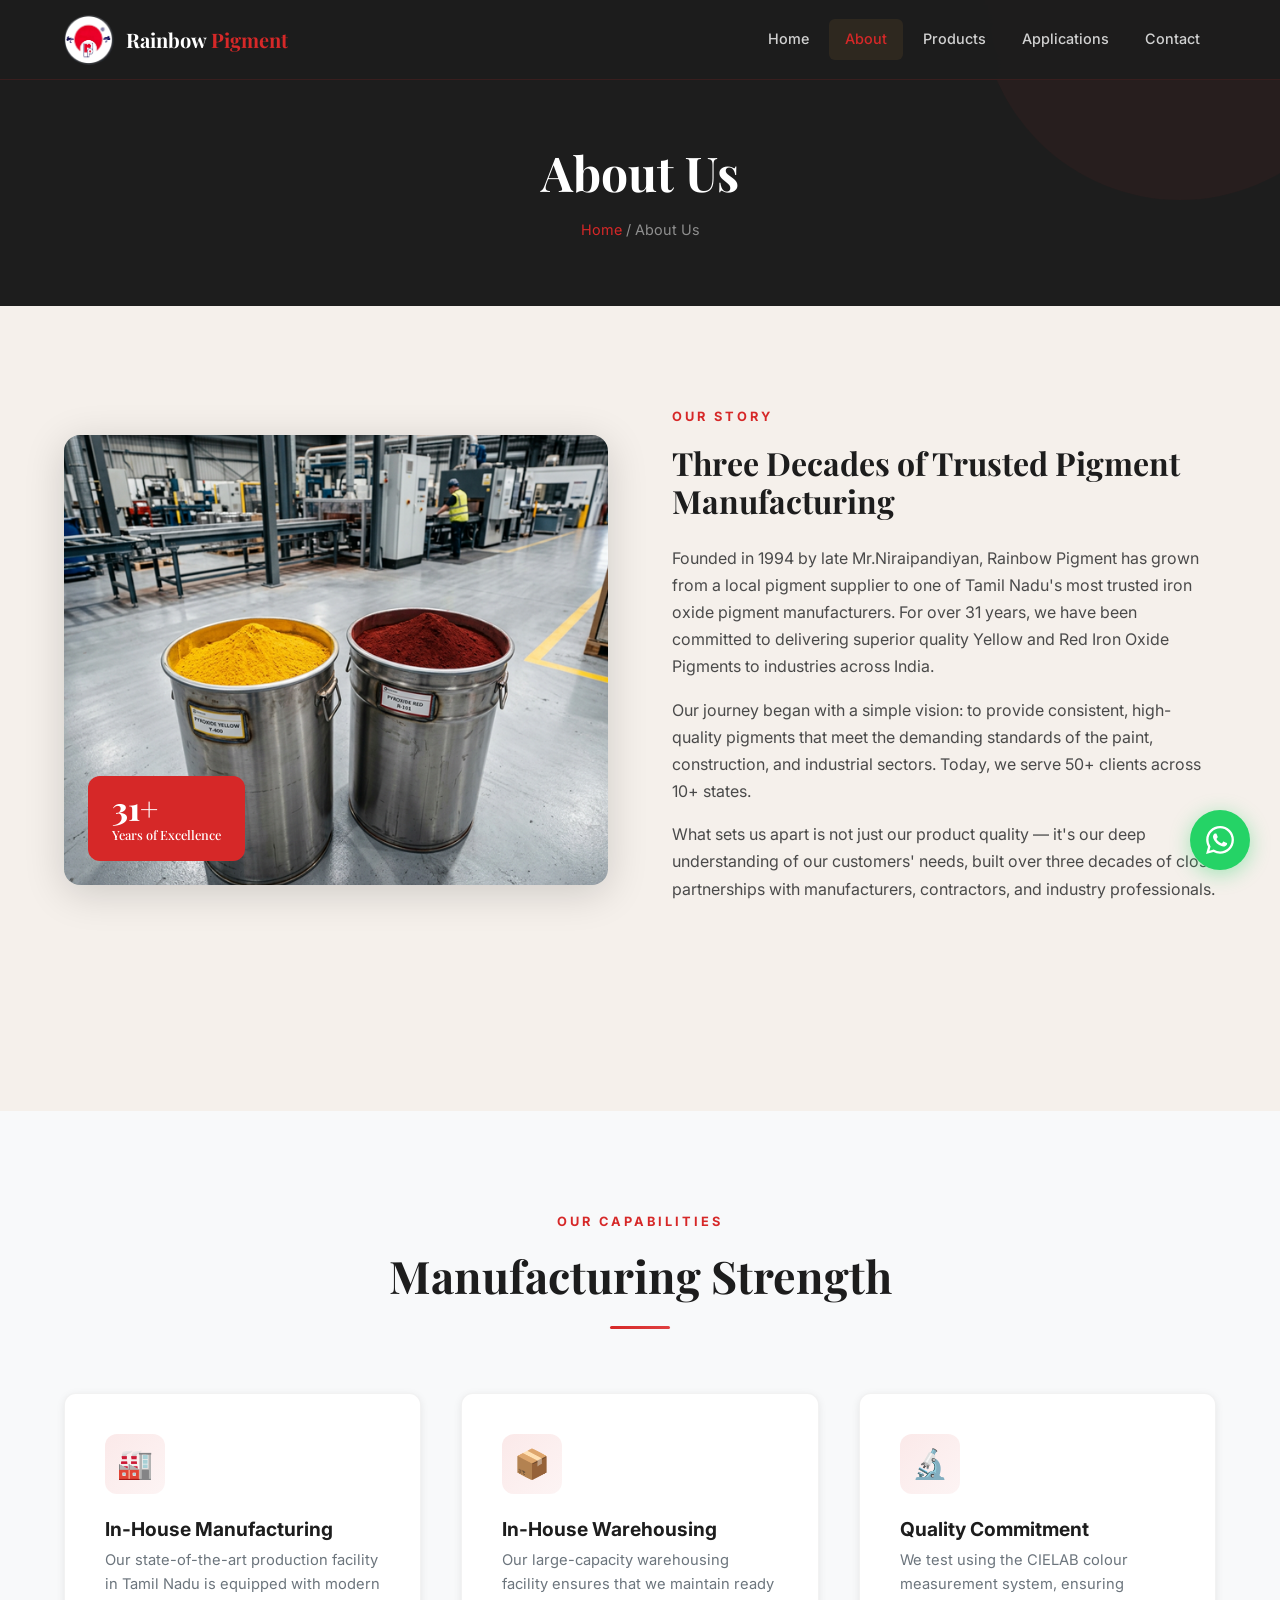
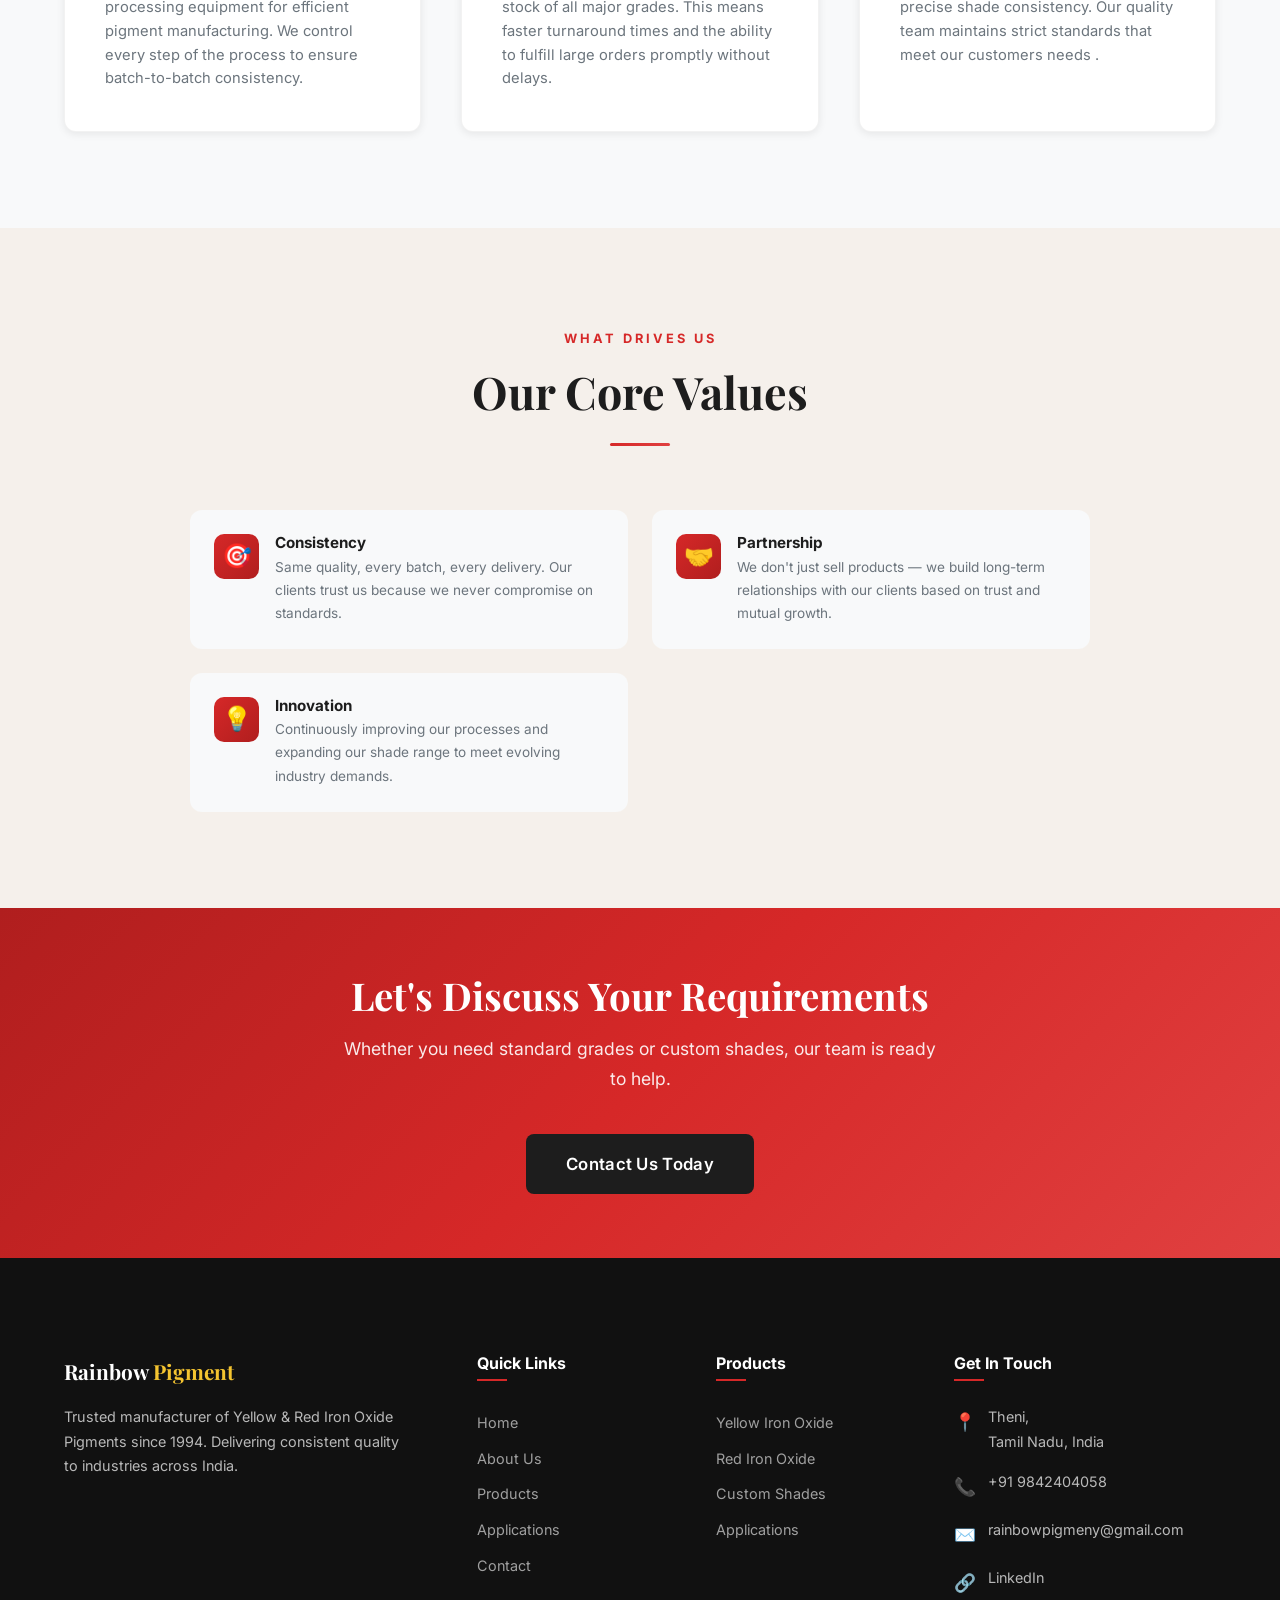
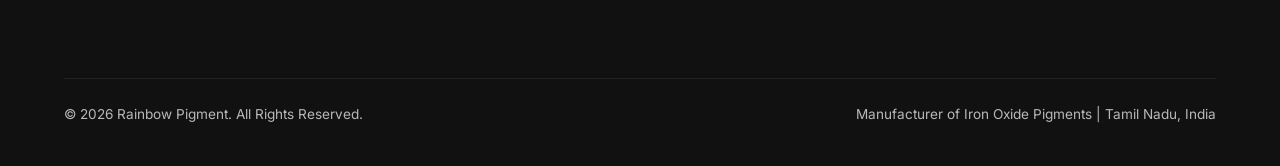
==== commit 7beb50b9: "Update website pages and add images" ====
--- a/about.html
+++ b/about.html
@@ -70,7 +70,7 @@
                         most trusted iron oxide pigment manufacturers. For over 31 years, we have been committed to
                         delivering superior quality Yellow and Red Iron Oxide Pigments to industries across India.</p>
                     <p>Our journey began with a simple vision: to provide consistent, high-quality pigments that meet
-                        the demanding standards of the paint, construction, and industrial sectors. Today, we serve 500+
+                        the demanding standards of the paint, construction, and industrial sectors. Today, we serve 50+
                         clients across 10+ states.</p>
                     <p>What sets us apart is not just our product quality — it's our deep understanding of our
                         customers' needs, built over three decades of close partnerships with manufacturers,
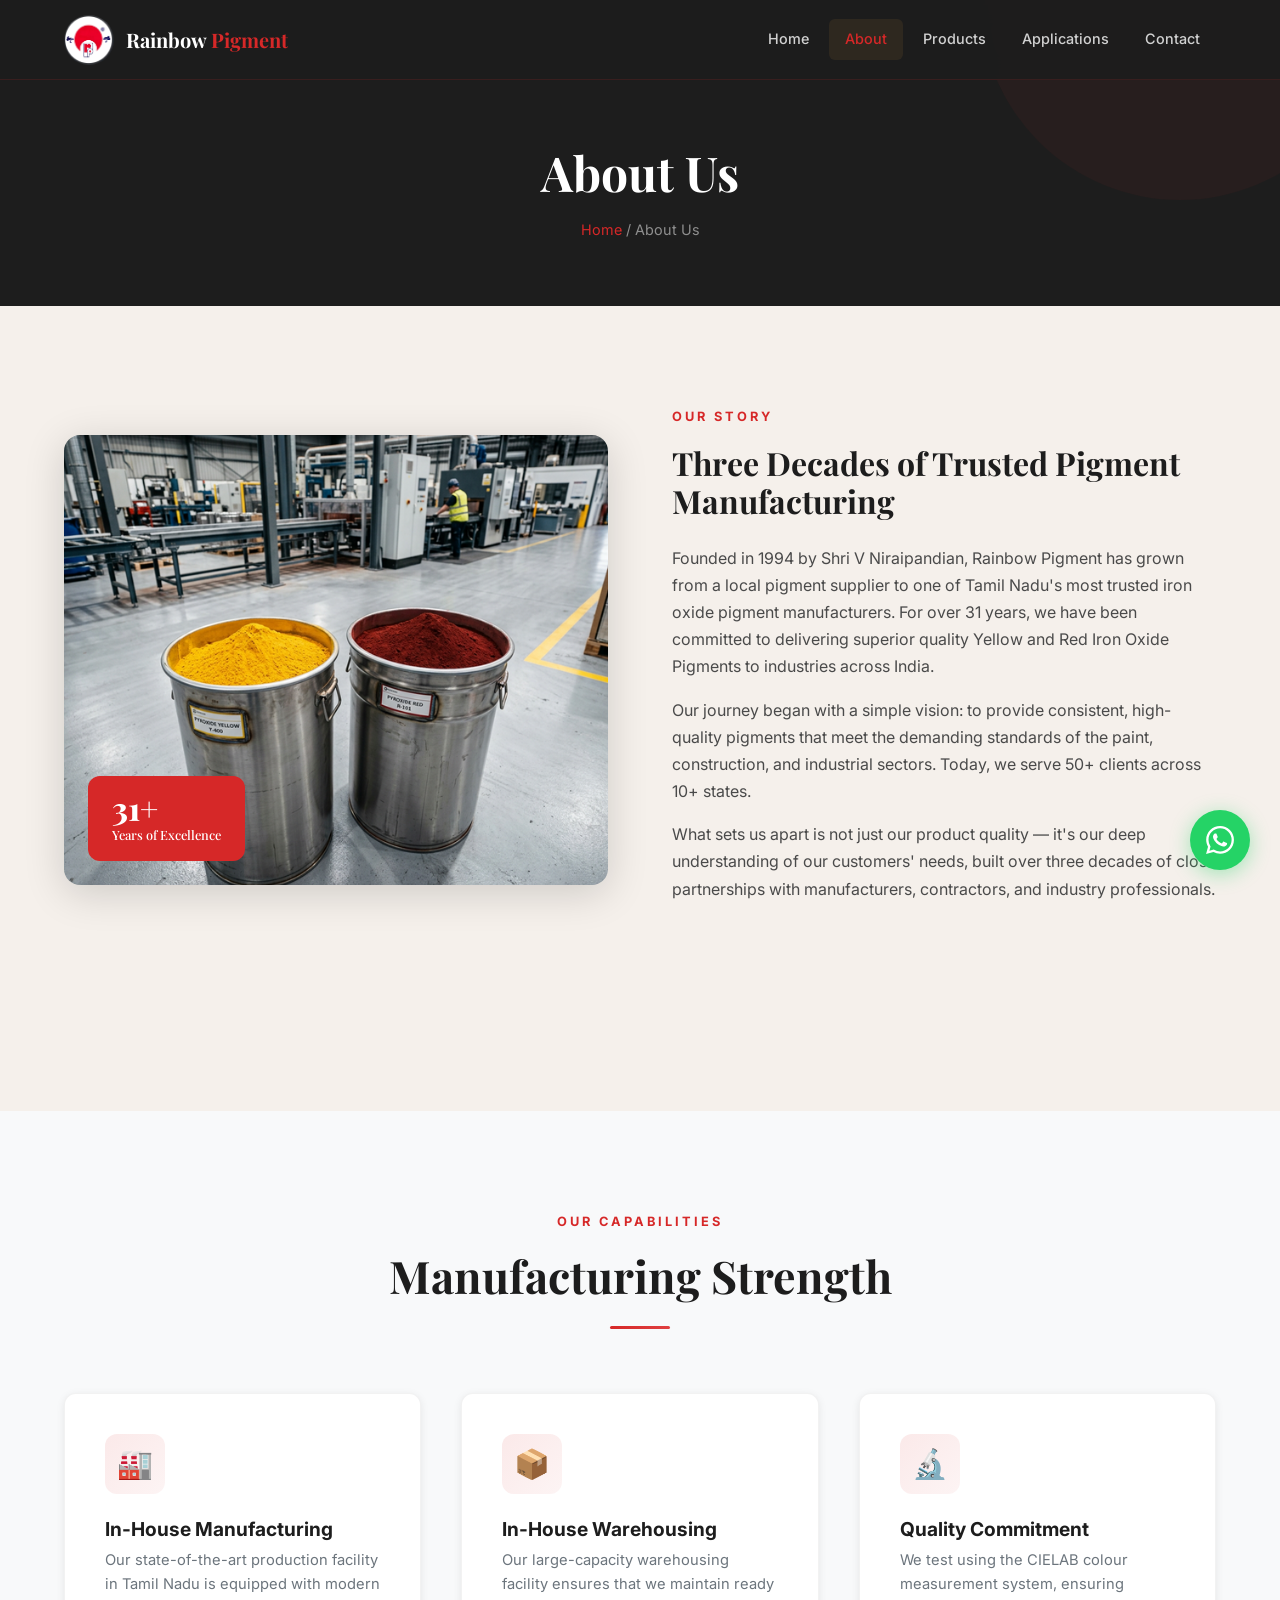
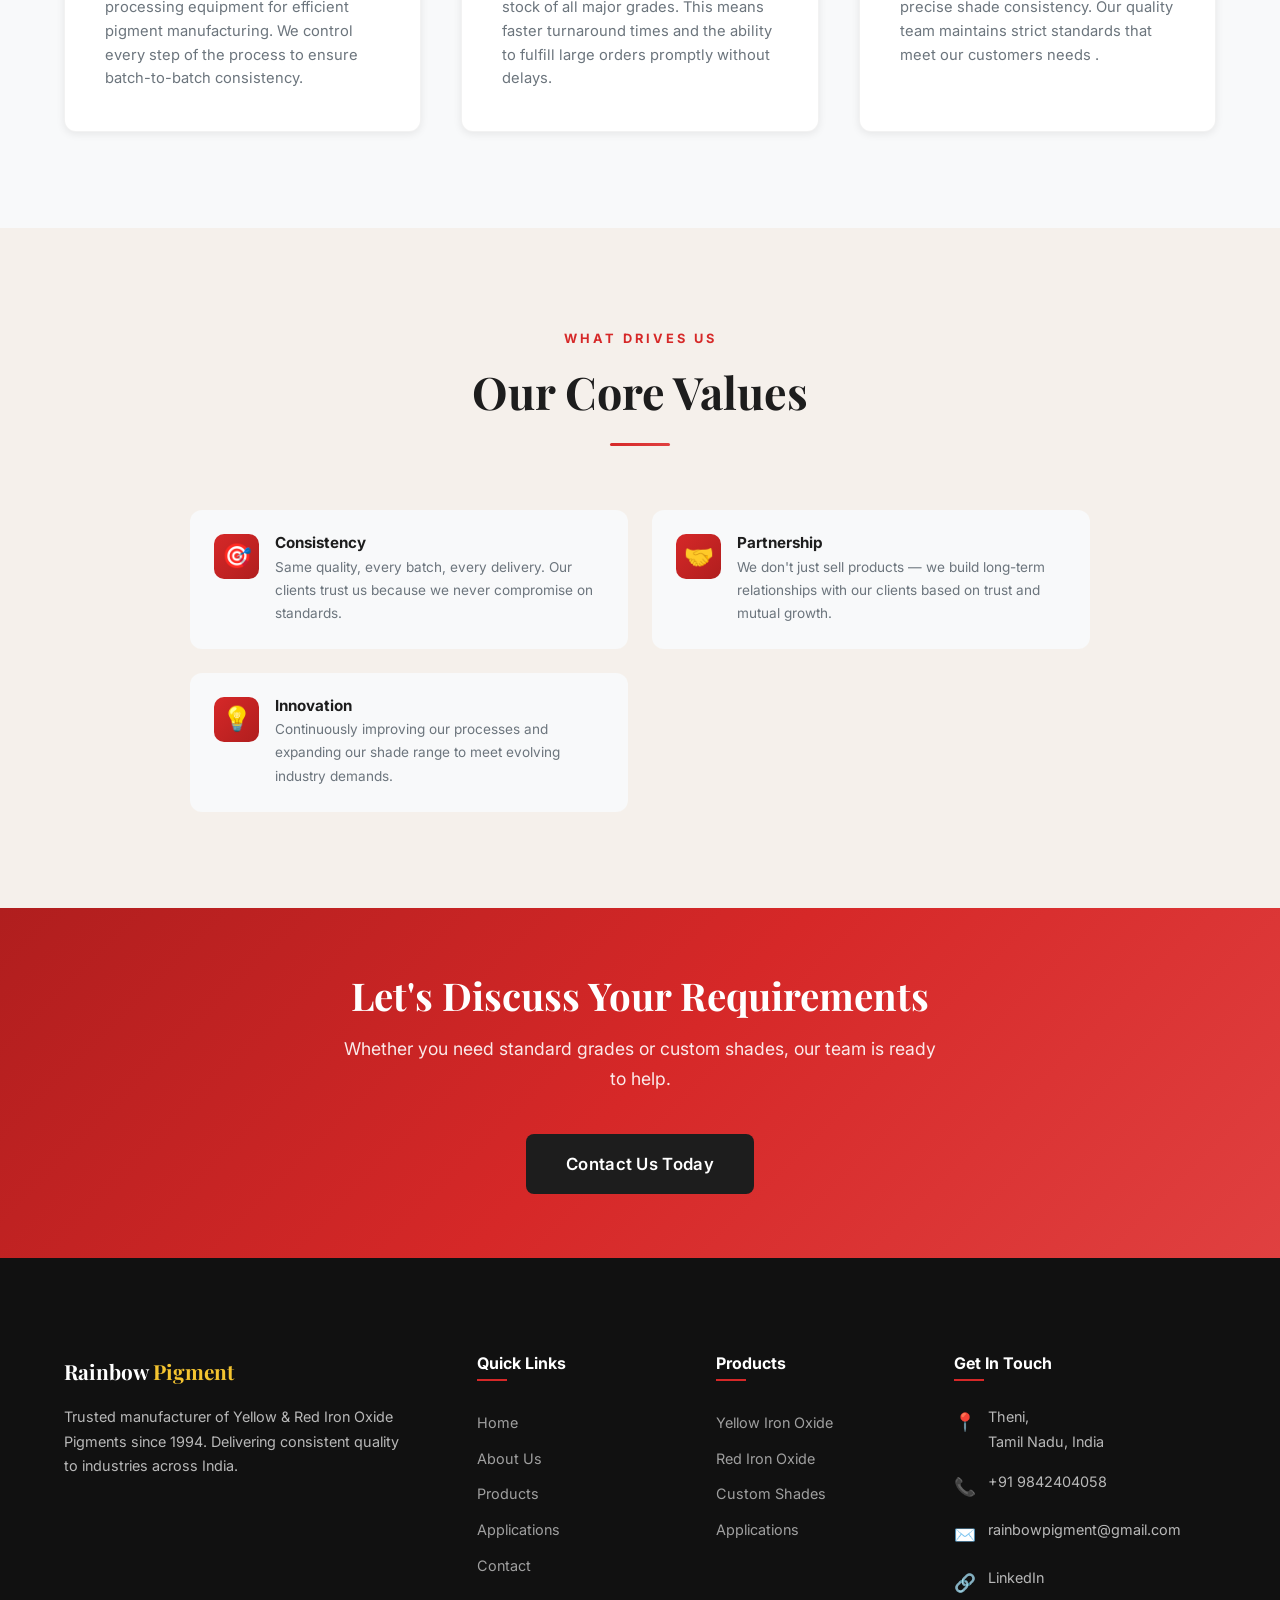
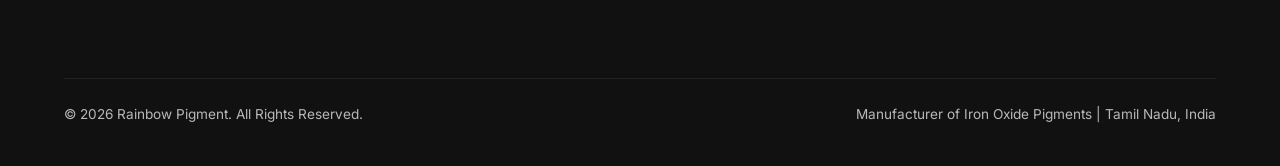
==== commit aa32a8a1: "Fix email typos and update website content" ====
--- a/about.html
+++ b/about.html
@@ -9,9 +9,24 @@
         content="Learn about Rainbow Pigment's 31-year journey as a trusted iron oxide pigment manufacturer in Tamil Nadu, India. In-house manufacturing, warehousing, and quality commitment.">
     <meta name="keywords"
         content="Iron Oxide Pigment Manufacturer India, About Rainbow Pigment, Pigment Factory Tamil Nadu, Iron Oxide Manufacturer">
+    <meta name="author" content="Rainbow Pigment">
+    <meta name="robots" content="index, follow">
+
+    <!-- Open Graph / Facebook -->
+    <meta property="og:type" content="website">
+    <meta property="og:url" content="https://rainbow-pigment.vercel.app/about.html">
     <meta property="og:title" content="About Rainbow Pigment – 31 Years of Excellence">
     <meta property="og:description"
         content="31 years of iron oxide pigment manufacturing expertise. In-house production, warehousing, and CIELAB quality testing.">
+    <meta property="og:image" content="https://rainbow-pigment.vercel.app/assets/images/logo.png">
+
+    <!-- Twitter -->
+    <meta name="twitter:card" content="summary_large_image">
+    <meta name="twitter:title" content="About Rainbow Pigment – 31 Years of Excellence">
+    <meta name="twitter:description"
+        content="31 years of iron oxide pigment manufacturing expertise. In-house production, warehousing, and CIELAB quality testing.">
+    <meta name="twitter:image" content="https://rainbow-pigment.vercel.app/assets/images/logo.png">
+
     <link rel="icon" type="image/svg+xml"
         href="data:image/svg+xml,<svg xmlns='http://www.w3.org/2000/svg' viewBox='0 0 32 32'><rect width='32' height='32' rx='6' fill='%231a2332'/><text x='50%25' y='55%25' dominant-baseline='middle' text-anchor='middle' font-size='16' font-weight='bold' fill='%23c8963e'>RP</text></svg>">
     <link rel="stylesheet" href="css/styles.css">
@@ -65,7 +80,7 @@
                         style="display:inline-block; font-size:0.8rem; font-weight:700; color:var(--gold); text-transform:uppercase; letter-spacing:3px; margin-bottom:1rem;">Our
                         Story</span>
                     <h2>Three Decades of Trusted Pigment Manufacturing</h2>
-                    <p>Founded in 1994 by late Mr.Niraipandiyan, Rainbow Pigment has grown from a local pigment supplier
+                    <p>Founded in 1994 by Shri V Niraipandian, Rainbow Pigment has grown from a local pigment supplier
                         to one of Tamil Nadu's
                         most trusted iron oxide pigment manufacturers. For over 31 years, we have been committed to
                         delivering superior quality Yellow and Red Iron Oxide Pigments to industries across India.</p>
@@ -202,13 +217,13 @@
                     <div class="footer-contact-item">
                         <span class="icon">📞</span>
                         <div>
-                            <p><a href="tel:+919843074568">+91 9842404058</a></p>
+                            <p><a href="tel:+919842404058">+91 9842404058</a></p>
                         </div>
                     </div>
                     <div class="footer-contact-item">
                         <span class="icon">✉️</span>
                         <div>
-                            <p><a href="mailto:rainbowpigmeny@gmail.com">rainbowpigmeny@gmail.com</a></p>
+                            <p><a href="mailto:rainbowpigment@gmail.com">rainbowpigment@gmail.com</a></p>
                         </div>
                     </div>
                     <div class="footer-contact-item">
@@ -228,7 +243,7 @@
     </footer>
 
     <!-- WhatsApp FAB -->
-    <a href="https://wa.me/919843074568?text=Hello%2C%20I%20am%20interested%20in%20your%20iron%20oxide%20pigments."
+    <a href="https://wa.me/919842404058?text=Hello%2C%20I%20am%20interested%20in%20your%20iron%20oxide%20pigments."
         target="_blank" class="whatsapp-fab" aria-label="Chat on WhatsApp">
         <svg viewBox="0 0 24 24" xmlns="http://www.w3.org/2000/svg">
             <path
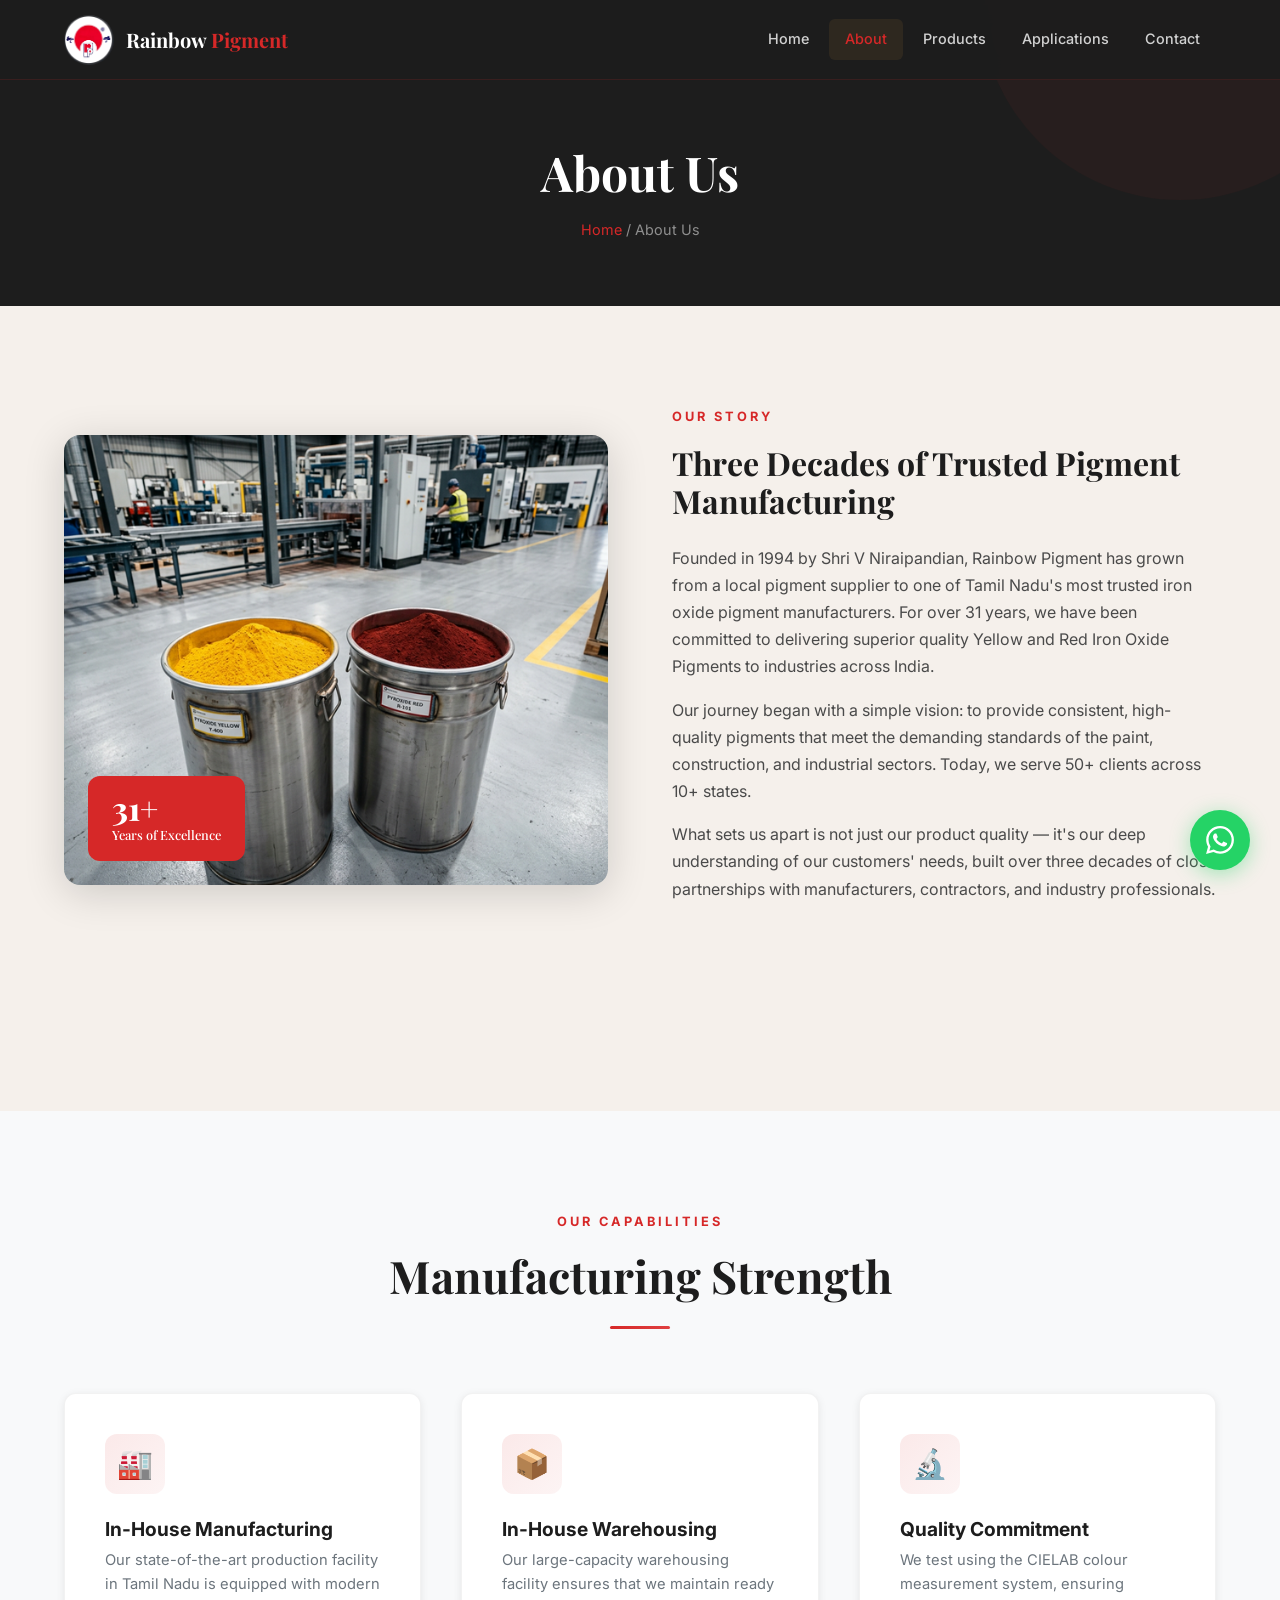
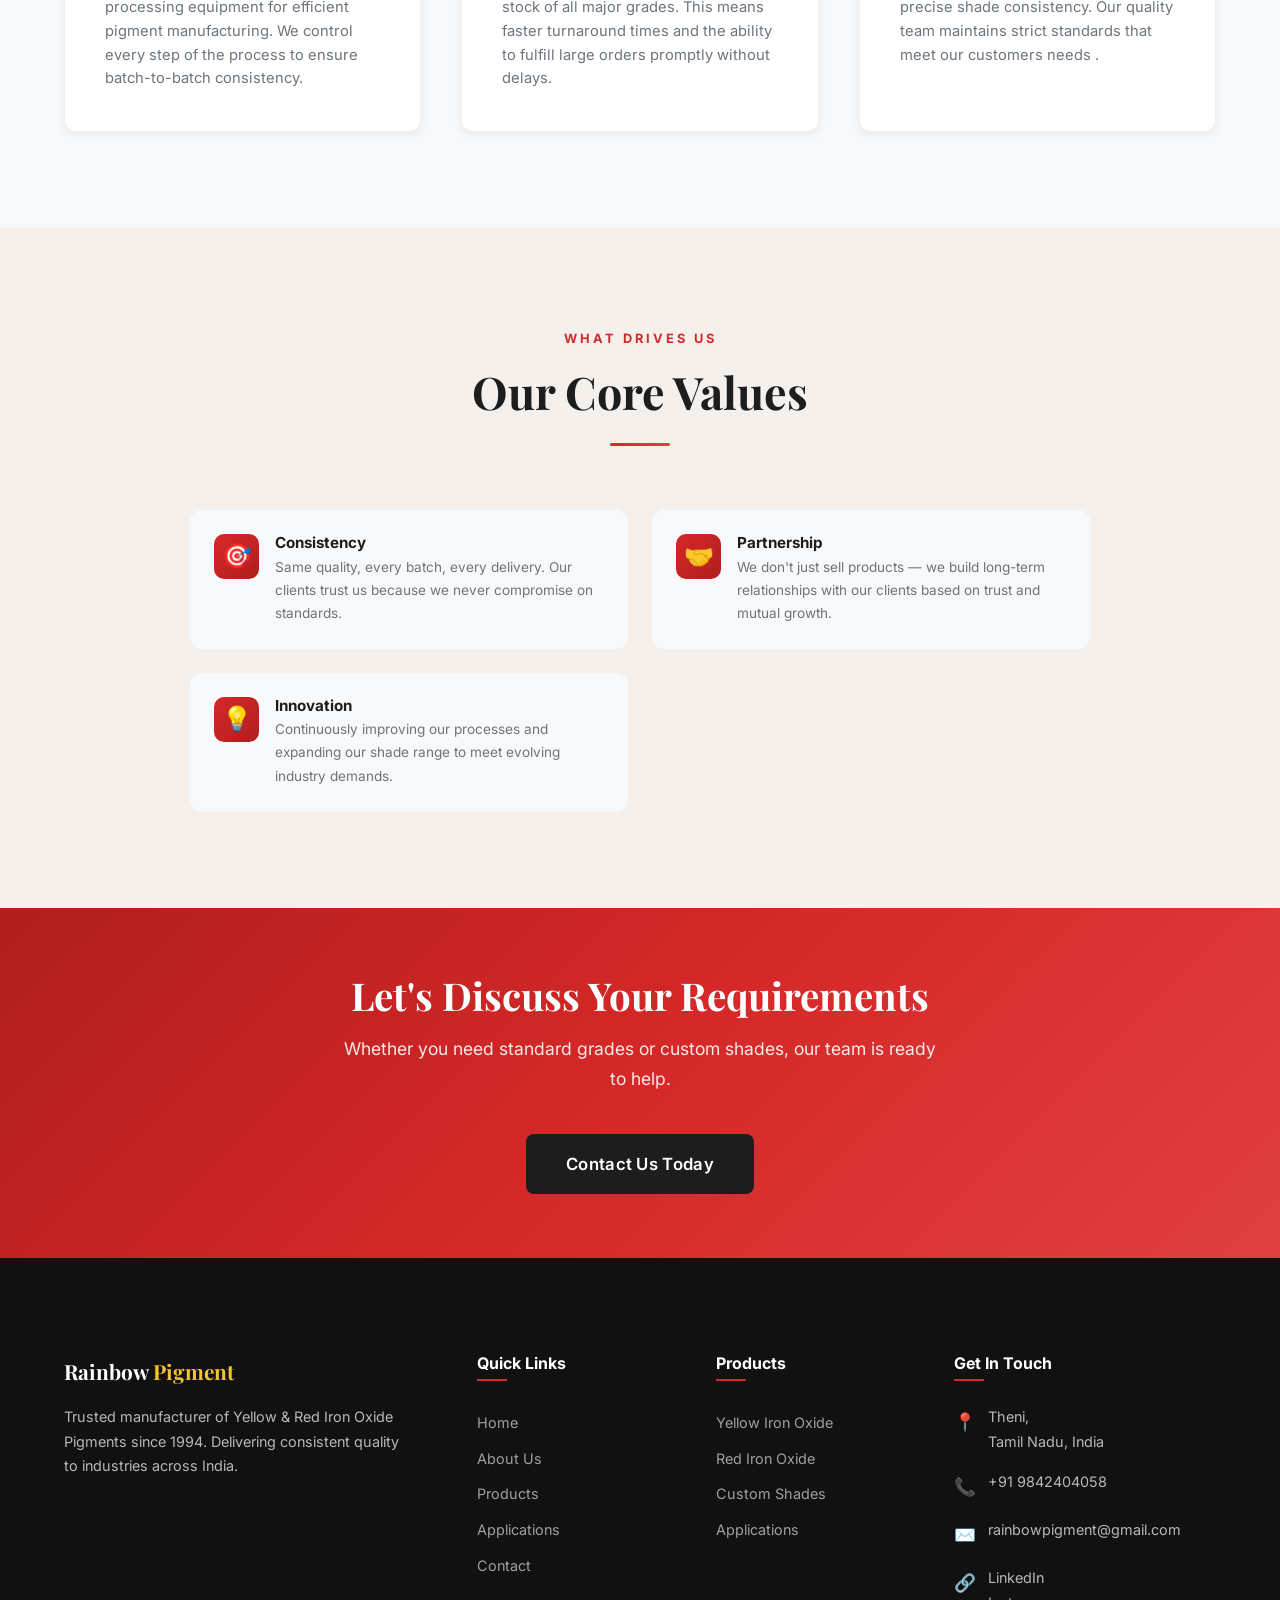
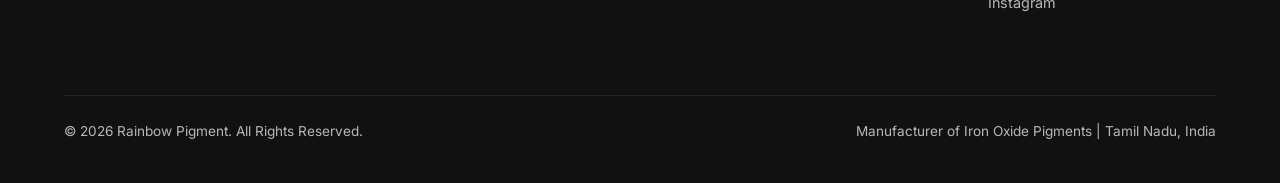
==== commit 2a48f168: "Add Instagram links to website footers" ====
--- a/about.html
+++ b/about.html
@@ -231,6 +231,9 @@
                         <div>
                             <p><a href="https://www.linkedin.com/company/rainbowpigment/" target="_blank">LinkedIn</a>
                             </p>
+                            <p><a href="https://www.instagram.com/rainbowpigment_theni?igsh=MW10NTkyb3Zyb2lsdg=="
+                                    target="_blank">Instagram</a>
+                            </p>
                         </div>
                     </div>
                 </div>
